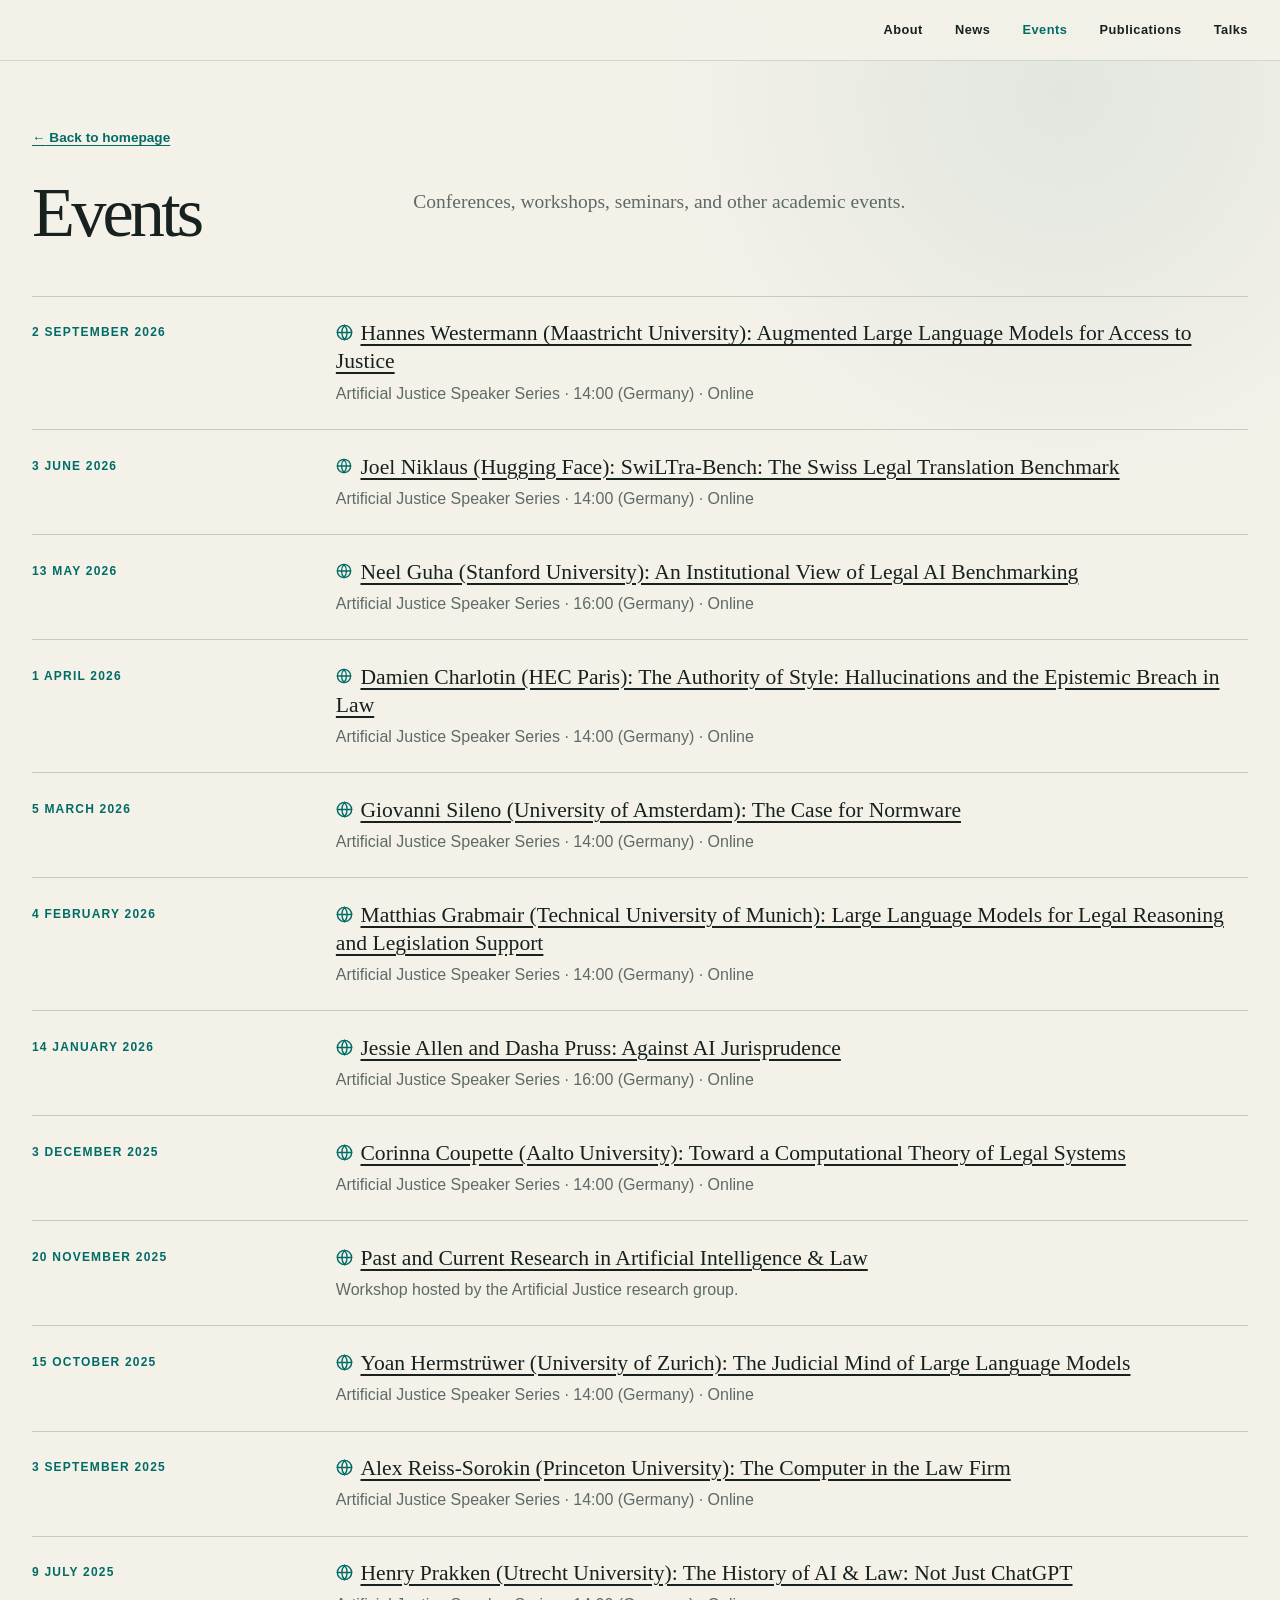
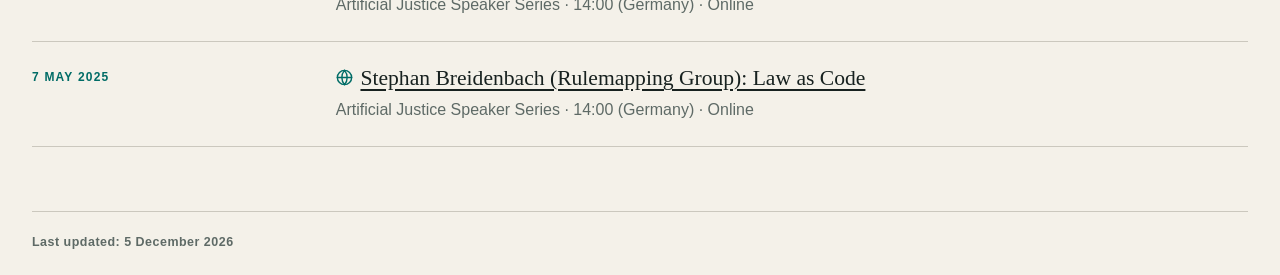
==== events.html @ d5812af9 "Use black favicon lettering" ====
<!doctype html>
<html lang="en">
  <head>
    <meta charset="utf-8">
    <meta name="viewport" content="width=device-width, initial-scale=1">
    <meta name="description" content="Conferences, workshops, seminars, and other academic events.">
    <title>Events — Wijnand van Woerkom</title>
    <link rel="icon" href="assets/icons/favicon.svg?v=10" type="image/svg+xml" sizes="any">
    <link rel="icon" href="assets/icons/favicon-32.png?v=10" sizes="32x32" type="image/png">
    <link rel="apple-touch-icon" href="assets/icons/apple-touch-icon.png?v=10">
    <link rel="stylesheet" href="styles.css?v=7">
    <script src="scripts/site.js?v=2" defer></script>
    <!-- Cloudflare Web Analytics -->
    <script
      type="module"
      src="https://static.cloudflareinsights.com/beacon.min.js"
      data-cf-beacon='{"token":"e0fe1af6a7254c2898507b56984e4957"}'
    ></script>
    <!-- End Cloudflare Web Analytics -->
  </head>
  <body>
    <a class="skip-link" href="#main-content">Skip to main content</a>

    <header class="site-header">
      <div class="header-inner">
        <nav aria-label="Primary navigation">
          <a href="index.html#about">About</a>
          <a href="news.html">News</a>
          <a href="events.html" aria-current="page">Events</a>
          <a href="index.html#publications">Publications</a>
          <a href="index.html#talks">Talks</a>
        </nav>
      </div>
    </header>

    <main class="listing-page" id="main-content">
      <a class="back-link" href="index.html#events"><span aria-hidden="true">←</span> Back to homepage</a>
      <header class="listing-intro">
        <h1>Events</h1>
        <p>Conferences, workshops, seminars, and other academic events.</p>
      </header>

      <ol class="archive-list">
        <!-- Add new entries at the top and copy the first three to index.html. -->
        <li>
          <time datetime="2026-09-02">2 September 2026</time>
          <div>
            <h2>
              <a href="https://www.mpipriv.de/events/46498/1929073">Hannes Westermann (Maastricht University): Augmented Large Language Models for Access to Justice</a>
            </h2>
            <p>Artificial Justice Speaker Series · 14:00 (Germany) · Online</p>
          </div>
        </li>
        <li>
          <time datetime="2026-06-03">3 June 2026</time>
          <div>
            <h2>
              <a href="https://www.mpipriv.de/events/45762/1929073">Joel Niklaus (Hugging Face): SwiLTra-Bench: The Swiss Legal Translation Benchmark</a>
            </h2>
            <p>Artificial Justice Speaker Series · 14:00 (Germany) · Online</p>
          </div>
        </li>
        <li>
          <time datetime="2026-05-13">13 May 2026</time>
          <div>
            <h2>
              <a href="https://www.mpipriv.de/events/45510/1929073">Neel Guha (Stanford University): An Institutional View of Legal AI Benchmarking</a>
            </h2>
            <p>Artificial Justice Speaker Series · 16:00 (Germany) · Online</p>
          </div>
        </li>
        <li>
          <time datetime="2026-04-01">1 April 2026</time>
          <div>
            <h2>
              <a href="https://www.mpipriv.de/events/45052/1929073">Damien Charlotin (HEC Paris): The Authority of Style: Hallucinations and the Epistemic Breach in Law</a>
            </h2>
            <p>Artificial Justice Speaker Series · 14:00 (Germany) · Online</p>
          </div>
        </li>
        <li>
          <time datetime="2026-03-05">5 March 2026</time>
          <div>
            <h2>
              <a href="https://www.mpipriv.de/events/44891/1929073">Giovanni Sileno (University of Amsterdam): The Case for Normware</a>
            </h2>
            <p>Artificial Justice Speaker Series · 14:00 (Germany) · Online</p>
          </div>
        </li>
        <li>
          <time datetime="2026-02-04">4 February 2026</time>
          <div>
            <h2>
              <a href="https://www.mpipriv.de/events/44492/1929073">Matthias Grabmair (Technical University of Munich): Large Language Models for Legal Reasoning and Legislation Support</a>
            </h2>
            <p>Artificial Justice Speaker Series · 14:00 (Germany) · Online</p>
          </div>
        </li>
        <li>
          <time datetime="2026-01-14">14 January 2026</time>
          <div>
            <h2>
              <a href="https://www.mpipriv.de/events/44152/1929073">Jessie Allen and Dasha Pruss: Against AI Jurisprudence</a>
            </h2>
            <p>Artificial Justice Speaker Series · 16:00 (Germany) · Online</p>
          </div>
        </li>
        <li>
          <time datetime="2025-12-03">3 December 2025</time>
          <div>
            <h2>
              <a href="https://www.mpipriv.de/events/43882/1929073">Corinna Coupette (Aalto University): Toward a Computational Theory of Legal Systems</a>
            </h2>
            <p>Artificial Justice Speaker Series · 14:00 (Germany) · Online</p>
          </div>
        </li>
        <li>
          <time datetime="2025-11-20">20 November 2025</time>
          <div>
            <h2>
              <a href="https://www.mpipriv.de/1979161/research-group-news">Past and Current Research in Artificial Intelligence &amp; Law</a>
            </h2>
            <p>Workshop hosted by the Artificial Justice research group.</p>
          </div>
        </li>
        <li>
          <time datetime="2025-10-15">15 October 2025</time>
          <div>
            <h2>
              <a href="https://www.mpipriv.de/events/43314/1929073">Yoan Hermstrüwer (University of Zurich): The Judicial Mind of Large Language Models</a>
            </h2>
            <p>Artificial Justice Speaker Series · 14:00 (Germany) · Online</p>
          </div>
        </li>
        <li>
          <time datetime="2025-09-03">3 September 2025</time>
          <div>
            <h2>
              <a href="https://www.mpipriv.de/events/42807/1929073">Alex Reiss-Sorokin (Princeton University): The Computer in the Law Firm</a>
            </h2>
            <p>Artificial Justice Speaker Series · 14:00 (Germany) · Online</p>
          </div>
        </li>
        <li>
          <time datetime="2025-07-09">9 July 2025</time>
          <div>
            <h2>
              <a href="https://www.mpipriv.de/events/42325/1929073">Henry Prakken (Utrecht University): The History of AI &amp; Law: Not Just ChatGPT</a>
            </h2>
            <p>Artificial Justice Speaker Series · 14:00 (Germany) · Online</p>
          </div>
        </li>
        <li>
          <time datetime="2025-05-07">7 May 2025</time>
          <div>
            <h2>
              <a href="https://www.mpipriv.de/events/41716/1929073">Stephan Breidenbach (Rulemapping Group): Law as Code</a>
            </h2>
            <p>Artificial Justice Speaker Series · 14:00 (Germany) · Online</p>
          </div>
        </li>
      </ol>
    </main>

    <footer class="site-footer">
      <p>Last updated: <time data-last-updated>recently</time></p>
    </footer>
  </body>
</html>
---- styles.css ----
:root {
  --ink: #17211f;
  --muted: #5e6a66;
  --paper: #f4f1e9;
  --accent: #006c66;
  --accent-soft: #c9dcd7;
  --line: #cbc8be;
  --content-width: 76rem;
  color: var(--ink);
  background: var(--paper);
  font-family: Inter, ui-sans-serif, -apple-system, BlinkMacSystemFont, "Segoe UI", sans-serif;
  font-synthesis: none;
  text-rendering: optimizeLegibility;
}

*,
*::before,
*::after {
  box-sizing: border-box;
}

html {
  scroll-behavior: smooth;
}

[id] {
  scroll-margin-top: 4.75rem;
}

body {
  min-width: 18rem;
  margin: 0;
  background:
    radial-gradient(circle at 83% 5%, rgb(0 108 102 / 8%), transparent 25rem),
    var(--paper);
  color: var(--ink);
  line-height: 1.55;
}

img {
  display: block;
  height: auto;
  max-width: 100%;
}

button,
input,
textarea,
select {
  font: inherit;
}

a {
  color: inherit;
  text-decoration-thickness: 0.08em;
  text-underline-offset: 0.2em;
}

a:hover {
  color: var(--accent);
}

a:focus-visible,
button:focus-visible {
  border-radius: 0.15rem;
  outline: 0.2rem solid var(--accent);
  outline-offset: 0.25rem;
}

.skip-link {
  position: fixed;
  z-index: 20;
  top: 0.75rem;
  left: 0.75rem;
  padding: 0.65rem 0.9rem;
  transform: translateY(-200%);
  background: var(--ink);
  color: white;
}

.skip-link:focus {
  transform: translateY(0);
}

.site-header {
  position: sticky;
  z-index: 10;
  top: 0;
  border-bottom: 1px solid rgb(23 33 31 / 14%);
  background: rgb(244 241 233 / 92%);
  backdrop-filter: blur(0.75rem);
}

.header-inner,
.hero,
.split-section,
.content-section,
.listing-page,
.site-footer {
  width: min(calc(100% - 3rem), var(--content-width));
  margin-inline: auto;
}

.header-inner {
  display: flex;
  min-height: 3.75rem;
  align-items: center;
  justify-content: flex-end;
}

nav {
  display: flex;
  align-items: center;
  gap: clamp(0.8rem, 2.5vw, 2rem);
  font-size: 0.8rem;
  font-weight: 650;
  letter-spacing: 0.04em;
}

nav a {
  text-decoration: none;
}

nav a[aria-current="page"] {
  color: var(--accent);
}

.hero {
  display: grid;
  grid-template-columns: minmax(0, 1.45fr) minmax(16rem, 0.65fr);
  align-items: center;
  gap: clamp(2.5rem, 6vw, 6rem);
  padding-block: clamp(3.25rem, 6vw, 5rem);
}

.hero-copy {
  max-width: 49rem;
}

.entry-type,
.entry-date,
.preview-list time,
.archive-list time {
  color: var(--accent);
  font-size: 0.75rem;
  font-weight: 750;
  letter-spacing: 0.1em;
  text-transform: uppercase;
}

h1,
h2,
h3,
p {
  overflow-wrap: break-word;
}

h1,
h2 {
  font-family: Georgia, "Times New Roman", serif;
  font-weight: 400;
}

h1 {
  max-width: 11ch;
  margin: 0;
  font-size: clamp(3.1rem, 6vw, 5rem);
  letter-spacing: -0.055em;
  line-height: 0.92;
}

.name-heading {
  min-height: 1.84em;
  max-width: none;
}

.name-part {
  display: flex;
  width: max-content;
  min-height: 0.92em;
  align-items: center;
  gap: 0.35rem;
}

.name-toggle {
  flex: 0 0 auto;
  margin: 0;
  padding: 0;
  border: 0;
  background: transparent;
  color: inherit;
  cursor: pointer;
  font-family: inherit;
  font-size: inherit;
  font-weight: inherit;
  letter-spacing: inherit;
  line-height: inherit;
  text-align: left;
}

.name-ipa {
  display: none;
  white-space: nowrap;
}

.name-part.is-expanded .name-standard {
  display: none;
}

.name-part.is-expanded .name-ipa {
  display: inline;
}

.pronunciation-play {
  display: none;
  width: 1.8rem;
  height: 1.8rem;
  padding: 0.3rem;
  border: 1px solid var(--line);
  border-radius: 50%;
  place-items: center;
  background: transparent;
  color: var(--accent);
  cursor: pointer;
  transition: border-color 160ms ease, background-color 160ms ease, color 160ms ease;
}

.pronunciation-play:not([hidden]) {
  display: inline-grid;
}

.pronunciation-play:hover,
.pronunciation-play.is-playing {
  border-color: var(--accent);
  background: var(--accent);
  color: var(--paper);
}

.pronunciation-play svg {
  width: 100%;
  height: 100%;
  overflow: visible;
  fill: currentColor;
  stroke: currentColor;
  stroke-width: 1.8;
  stroke-linecap: round;
  stroke-linejoin: round;
}

.pronunciation-play svg path:first-child {
  stroke: none;
}

.name-heading audio {
  display: none;
}

.role {
  max-width: 41rem;
  margin: 1.25rem 0 0;
  color: var(--accent);
  font-size: clamp(0.98rem, 1.5vw, 1.1rem);
  font-weight: 650;
  line-height: 1.45;
}

.introduction {
  max-width: 43rem;
  margin: 1rem 0 0;
  color: var(--muted);
  font-family: Georgia, "Times New Roman", serif;
  font-size: clamp(1.05rem, 1.6vw, 1.22rem);
  line-height: 1.55;
}

.profile-links {
  display: flex;
  flex-wrap: wrap;
  gap: 0.55rem;
  margin: 1.5rem 0 0;
  padding: 0;
  list-style: none;
}

.profile-links a {
  display: inline-flex;
  gap: 0.45rem;
  align-items: center;
  padding: 0.48rem 0.72rem;
  border: 1px solid var(--line);
  border-radius: 100vmax;
  font-size: 0.8rem;
  font-weight: 650;
  text-decoration: none;
  transition: border-color 160ms ease, background-color 160ms ease;
}

.profile-links a:hover {
  border-color: var(--accent);
  background: rgb(255 255 255 / 48%);
}

.portrait-wrap {
  position: relative;
  width: 100%;
  max-width: 19rem;
  margin: 0;
  justify-self: end;
}

.portrait-accent {
  position: absolute;
  inset: 0.75rem -0.75rem -0.75rem 0.75rem;
  border: 1px solid var(--accent);
}

.portrait {
  position: relative;
  width: 100%;
  aspect-ratio: 4 / 5;
  object-fit: cover;
  filter: saturate(0.88) contrast(1.02);
}

.split-section {
  display: grid;
  grid-template-columns: repeat(2, minmax(0, 1fr));
  border-top: 1px solid var(--line);
}

.split-panel {
  min-width: 0;
  padding-block: clamp(2.75rem, 5vw, 4rem);
}

.split-panel:first-child {
  padding-right: clamp(2rem, 4vw, 4rem);
}

.split-panel + .split-panel {
  padding-left: clamp(2rem, 4vw, 4rem);
  border-left: 1px solid var(--line);
}

.panel-heading {
  margin-bottom: 1.75rem;
}

h2 {
  margin: 0;
  font-size: clamp(2rem, 3.8vw, 3.1rem);
  letter-spacing: -0.05em;
  line-height: 1;
}

h3 {
  margin: 0;
  font-family: Georgia, "Times New Roman", serif;
  font-size: clamp(1.05rem, 1.8vw, 1.32rem);
  font-weight: 500;
  line-height: 1.3;
}

.preview-list h3 > a::before,
.archive-list h2 > a::before {
  display: inline-block;
  width: 0.78em;
  height: 0.78em;
  margin-right: 0.36em;
  background: var(--accent);
  content: "";
  mask: url("data:image/svg+xml,%3Csvg xmlns='http://www.w3.org/2000/svg' viewBox='0 0 24 24' fill='none' stroke='black' stroke-width='2' stroke-linecap='round' stroke-linejoin='round'%3E%3Ccircle cx='12' cy='12' r='10'/%3E%3Cpath d='M2 12h20M12 2a15.3 15.3 0 0 1 0 20M12 2a15.3 15.3 0 0 0 0 20'/%3E%3C/svg%3E") center / contain no-repeat;
  vertical-align: -0.04em;
  -webkit-mask: url("data:image/svg+xml,%3Csvg xmlns='http://www.w3.org/2000/svg' viewBox='0 0 24 24' fill='none' stroke='black' stroke-width='2' stroke-linecap='round' stroke-linejoin='round'%3E%3Ccircle cx='12' cy='12' r='10'/%3E%3Cpath d='M2 12h20M12 2a15.3 15.3 0 0 1 0 20M12 2a15.3 15.3 0 0 0 0 20'/%3E%3C/svg%3E") center / contain no-repeat;
}

.preview-list,
.archive-list,
.event-list,
.publication-list {
  margin: 0;
  padding: 0;
  list-style: none;
}

.preview-list li {
  padding-block: 1rem;
  border-bottom: 1px solid var(--line);
}

.preview-list li:first-child {
  padding-top: 0;
}

.preview-list time,
.preview-list .entry-date {
  display: block;
  margin: 0 0 0.4rem;
}

.preview-list p:not(.entry-date) {
  margin: 0.35rem 0 0;
  color: var(--muted);
}

.text-link {
  display: inline-block;
  margin-top: 1.15rem;
  color: var(--accent);
  font-weight: 700;
}

.content-section {
  display: grid;
  grid-template-columns: minmax(10rem, 0.32fr) minmax(0, 1fr);
  gap: clamp(2rem, 5.5vw, 5.5rem);
  padding-block: clamp(3rem, 5.5vw, 4.75rem);
  border-top: 1px solid var(--line);
}

.section-heading {
  align-self: start;
}

.section-heading h2 {
  max-width: 9ch;
}

.section-content {
  min-width: 0;
}

.publication-list {
  counter-reset: publication;
}

.publication-list li {
  position: relative;
  padding: 0 0 1.5rem 3.25rem;
  counter-increment: publication;
}

.publication-list li + li {
  padding-top: 1.5rem;
  border-top: 1px solid var(--line);
}

.publication-list li::before {
  position: absolute;
  top: 0;
  left: 0;
  color: var(--accent);
  content: counter(publication, decimal-leading-zero);
  font-family: Georgia, "Times New Roman", serif;
  font-size: 1.15rem;
}

.publication-list li + li::before {
  top: 1.5rem;
}

.publication-list.is-collapsed > li:nth-child(n + 6) {
  display: none;
}

.event-list.is-collapsed > li:nth-child(n + 6) {
  display: none;
}

.entry-type {
  margin: 0 0 0.35rem;
}

.authors,
.citation {
  margin: 0.45rem 0 0;
  color: var(--muted);
}

.authors a {
  color: var(--ink);
}

.entry-links {
  display: flex;
  flex-wrap: wrap;
  gap: 0.5rem 0.85rem;
  align-items: center;
  margin: 0.65rem 0 0;
  font-size: 0.76rem;
  font-weight: 750;
  letter-spacing: 0.075em;
  text-transform: uppercase;
}

.entry-links a {
  color: var(--accent);
}

.award-badge {
  display: inline-flex;
  align-items: center;
  padding: 0.18rem 0.5rem;
  border: 1px solid var(--accent);
  border-radius: 100vmax;
  color: var(--accent);
  font-size: 0.68rem;
  letter-spacing: 0.055em;
}

.award-badge-secondary {
  border-color: var(--line);
  color: var(--muted);
}

.publication-toggle {
  margin-top: 1rem;
  padding: 0.55rem 0.8rem;
  border: 1px solid var(--accent);
  border-radius: 100vmax;
  background: transparent;
  color: var(--accent);
  cursor: pointer;
  font-size: 0.78rem;
  font-weight: 750;
}

.publication-toggle:hover {
  background: var(--accent);
  color: var(--paper);
}

.event-list li {
  display: grid;
  grid-template-columns: 6rem minmax(0, 1fr);
  gap: 1.25rem;
  padding-block: 1.1rem;
  border-bottom: 1px solid var(--line);
}

.event-list li:first-child {
  padding-top: 0.25rem;
}

.event-list p:not(.entry-date) {
  margin: 0.35rem 0 0;
  color: var(--muted);
}

.event-list .entry-date {
  margin: 0.2rem 0 0;
  white-space: nowrap;
}

.event-list .recording-link {
  color: var(--accent);
}

.listing-page {
  min-height: calc(100svh - 3.75rem);
  padding-block: clamp(2.5rem, 5vw, 4.5rem);
}

.back-link {
  display: inline-block;
  margin-bottom: 2rem;
  color: var(--accent);
  font-size: 0.85rem;
  font-weight: 700;
}

.listing-intro {
  display: grid;
  grid-template-columns: minmax(11rem, 0.38fr) minmax(0, 1fr);
  gap: clamp(2rem, 5vw, 5rem);
  padding-bottom: clamp(2.5rem, 4vw, 3.5rem);
}

.listing-intro h1 {
  font-size: clamp(2.8rem, 5.5vw, 4.6rem);
}

.listing-intro p {
  max-width: 39rem;
  margin: 0.45rem 0 0;
  color: var(--muted);
  font-family: Georgia, "Times New Roman", serif;
  font-size: clamp(1.05rem, 1.7vw, 1.22rem);
}

.archive-list {
  border-top: 1px solid var(--line);
}

.archive-list li {
  display: grid;
  grid-template-columns: minmax(8rem, 0.27fr) minmax(0, 1fr);
  gap: clamp(1.5rem, 4.5vw, 4.5rem);
  padding-block: 1.4rem;
  border-bottom: 1px solid var(--line);
}

.archive-list h2 {
  font-size: clamp(1.1rem, 1.8vw, 1.35rem);
  font-weight: 500;
  letter-spacing: 0;
  line-height: 1.3;
}

.archive-list time,
.archive-list .entry-date {
  margin: 0.25rem 0 0;
}

.archive-list p:not(.entry-date) {
  max-width: 46rem;
  margin: 0.4rem 0 0;
  color: var(--muted);
}

.site-footer {
  display: flex;
  align-items: center;
  justify-content: flex-start;
  min-height: 4rem;
  border-top: 1px solid var(--line);
  color: var(--muted);
  font-size: 0.78rem;
  font-weight: 650;
  letter-spacing: 0.04em;
}

.site-footer p {
  margin: 0;
}

@media (max-width: 760px) {
  .header-inner,
  .hero,
  .split-section,
  .content-section,
  .listing-page,
  .site-footer {
    width: min(calc(100% - 2rem), var(--content-width));
  }

  .site-header {
    position: static;
  }

  .header-inner {
    min-height: 0;
    justify-content: flex-start;
    padding-block: 0.8rem;
  }

  nav {
    overflow-x: auto;
    gap: 1rem;
    padding-bottom: 0.25rem;
    scrollbar-width: thin;
  }

  nav a {
    flex: 0 0 auto;
  }

  .hero {
    min-height: 0;
    grid-template-columns: 1fr;
    gap: 2.25rem;
    padding-block: 2.5rem 3.5rem;
  }

  .portrait-wrap {
    width: min(58vw, 14rem);
    order: -1;
    justify-self: start;
  }

  h1 {
    font-size: clamp(2.8rem, 12vw, 3.6rem);
  }

  .split-section {
    grid-template-columns: 1fr;
  }

  .split-panel:first-child,
  .split-panel + .split-panel {
    padding-inline: 0;
  }

  .split-panel + .split-panel {
    border-top: 1px solid var(--line);
    border-left: 0;
  }

  .content-section,
  .listing-intro {
    grid-template-columns: 1fr;
    gap: 1.75rem;
  }

  .content-section {
    padding-block: 3rem;
  }

  .section-heading h2 {
    max-width: 12ch;
  }

  .event-list li,
  .archive-list li {
    grid-template-columns: 1fr;
    gap: 0.45rem;
  }
}

@media (max-width: 440px) {
  .name-part {
    gap: 0.1rem;
  }

  .pronunciation-play {
    width: 1.5rem;
    height: 1.5rem;
    padding: 0.24rem;
  }

  .publication-list li,
  .publication-list li + li {
    padding-left: 2.6rem;
  }

  .entry-links {
    align-items: flex-start;
  }
}

@media (prefers-reduced-motion: reduce) {
  html {
    scroll-behavior: auto;
  }

  *,
  *::before,
  *::after {
    scroll-behavior: auto !important;
    transition-duration: 0.01ms !important;
  }
}

@media print {
  .site-header,
  .profile-links,
  .pronunciation-play,
  .publication-toggle,
  .skip-link {
    display: none;
  }

  .name-toggle {
    cursor: default;
  }

  .name-part.is-expanded .name-standard {
    display: inline;
  }

  .name-part.is-expanded .name-ipa {
    display: none;
  }

  .hero {
    min-height: 0;
  }

  .publication-list.is-collapsed > li:nth-child(n + 6) {
    display: list-item;
  }

  .event-list.is-collapsed > li:nth-child(n + 6) {
    display: list-item;
  }

  body {
    background: white;
  }
}
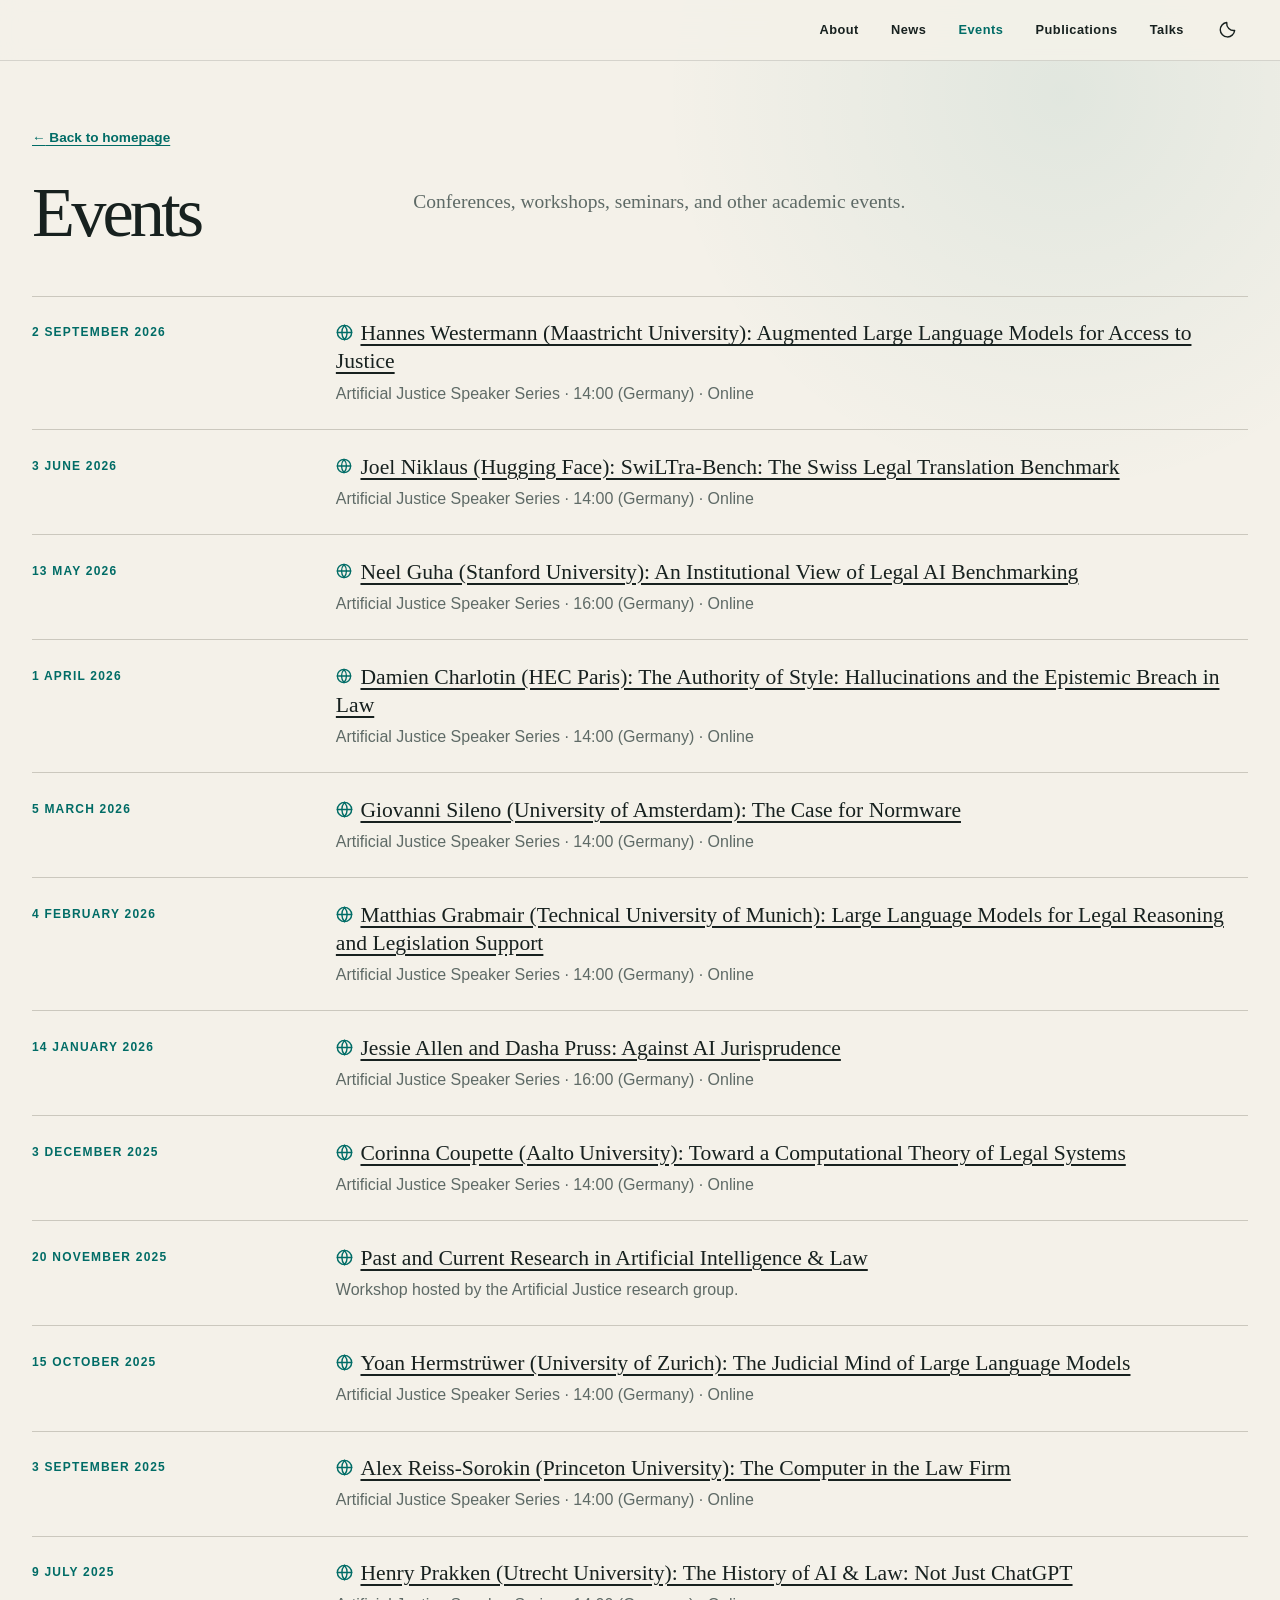
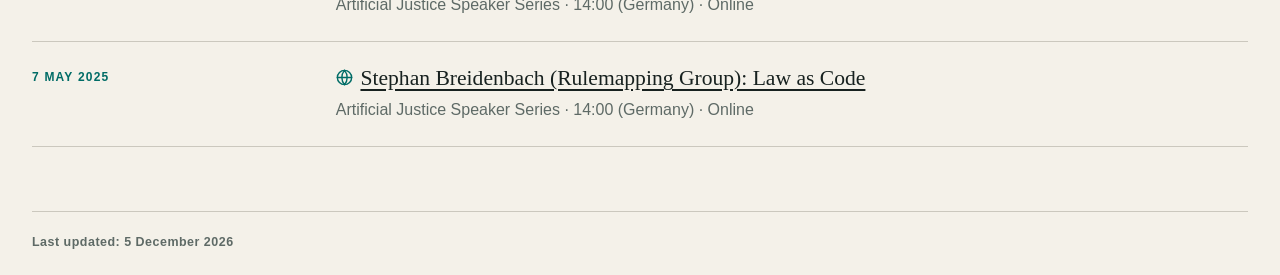
==== commit 7ccf0f18: "Add dark mode and refine homepage layout" ====
--- a/events.html
+++ b/events.html
@@ -3,13 +3,16 @@
   <head>
     <meta charset="utf-8">
     <meta name="viewport" content="width=device-width, initial-scale=1">
+    <meta name="theme-color" content="#f4f1e9">
     <meta name="description" content="Conferences, workshops, seminars, and other academic events.">
     <title>Events — Wijnand van Woerkom</title>
-    <link rel="icon" href="assets/icons/favicon.svg?v=10" type="image/svg+xml" sizes="any">
-    <link rel="icon" href="assets/icons/favicon-32.png?v=10" sizes="32x32" type="image/png">
-    <link rel="apple-touch-icon" href="assets/icons/apple-touch-icon.png?v=10">
-    <link rel="stylesheet" href="styles.css?v=7">
-    <script src="scripts/site.js?v=2" defer></script>
+    <link rel="icon" href="favicon.ico?v=1" sizes="16x16 32x32 48x48 64x64">
+    <link rel="icon" href="assets/icons/favicon.svg?v=13" type="image/svg+xml" sizes="any">
+    <link rel="icon" href="assets/icons/favicon-32.png?v=13" sizes="32x32" type="image/png">
+    <link rel="apple-touch-icon" href="assets/icons/apple-touch-icon.png?v=13">
+    <script src="scripts/theme.js?v=1"></script>
+    <link rel="stylesheet" href="styles.css?v=20">
+    <script src="scripts/site.js?v=14" defer></script>
     <!-- Cloudflare Web Analytics -->
     <script
       type="module"
@@ -30,6 +33,15 @@
           <a href="index.html#publications">Publications</a>
           <a href="index.html#talks">Talks</a>
         </nav>
+        <button class="theme-toggle" type="button" data-theme-toggle aria-label="Switch to dark mode" title="Switch to dark mode" hidden>
+          <svg class="theme-icon-moon" viewBox="0 0 24 24" aria-hidden="true" focusable="false">
+            <path d="M20.8 13.1A9 9 0 0 1 10.9 3.2a9 9 0 1 0 9.9 9.9Z"></path>
+          </svg>
+          <svg class="theme-icon-sun" viewBox="0 0 24 24" aria-hidden="true" focusable="false">
+            <circle cx="12" cy="12" r="4"></circle>
+            <path d="M12 2v2M12 20v2M2 12h2M20 12h2M4.93 4.93l1.42 1.42M17.65 17.65l1.42 1.42M4.93 19.07l1.42-1.42M17.65 6.35l1.42-1.42"></path>
+          </svg>
+        </button>
       </div>
     </header>
 
--- a/styles.css
+++ b/styles.css
@@ -5,7 +5,13 @@
   --accent: #006c66;
   --accent-soft: #c9dcd7;
   --line: #cbc8be;
+  --accent-glow: rgb(0 108 102 / 8%);
+  --header-background: rgb(244 241 233 / 92%);
+  --header-line: rgb(23 33 31 / 14%);
+  --surface-hover: rgb(255 255 255 / 48%);
   --content-width: 76rem;
+  --section-padding: clamp(2.5rem, 4.5vw, 3.5rem);
+  color-scheme: light;
   color: var(--ink);
   background: var(--paper);
   font-family: Inter, ui-sans-serif, -apple-system, BlinkMacSystemFont, "Segoe UI", sans-serif;
@@ -13,6 +19,20 @@
   text-rendering: optimizeLegibility;
 }
 
+:root[data-theme="dark"] {
+  --ink: #e8e6de;
+  --muted: #adb9b2;
+  --paper: #18211f;
+  --accent: #7bc9bc;
+  --accent-soft: #29463f;
+  --line: #394640;
+  --accent-glow: rgb(123 201 188 / 6%);
+  --header-background: rgb(24 33 31 / 92%);
+  --header-line: rgb(232 230 222 / 14%);
+  --surface-hover: rgb(123 201 188 / 8%);
+  color-scheme: dark;
+}
+
 *,
 *::before,
 *::after {
@@ -31,7 +51,7 @@
   min-width: 18rem;
   margin: 0;
   background:
-    radial-gradient(circle at 83% 5%, rgb(0 108 102 / 8%), transparent 25rem),
+    radial-gradient(circle at 83% 5%, var(--accent-glow), transparent 25rem),
     var(--paper);
   color: var(--ink);
   line-height: 1.55;
@@ -75,7 +95,7 @@
   padding: 0.65rem 0.9rem;
   transform: translateY(-200%);
   background: var(--ink);
-  color: white;
+  color: var(--paper);
 }
 
 .skip-link:focus {
@@ -86,8 +106,8 @@
   position: sticky;
   z-index: 10;
   top: 0;
-  border-bottom: 1px solid rgb(23 33 31 / 14%);
-  background: rgb(244 241 233 / 92%);
+  border-bottom: 1px solid var(--header-line);
+  background: var(--header-background);
   backdrop-filter: blur(0.75rem);
 }
 
@@ -106,10 +126,12 @@
   min-height: 3.75rem;
   align-items: center;
   justify-content: flex-end;
+  gap: clamp(0.5rem, 2vw, 1.5rem);
 }
 
 nav {
   display: flex;
+  min-width: 0;
   align-items: center;
   gap: clamp(0.8rem, 2.5vw, 2rem);
   font-size: 0.8rem;
@@ -123,6 +145,49 @@
 
 nav a[aria-current="page"] {
   color: var(--accent);
+}
+
+.theme-toggle {
+  display: none;
+  flex: 0 0 auto;
+  width: 2.5rem;
+  height: 2.5rem;
+  padding: 0;
+  border: 0;
+  border-radius: 50%;
+  place-items: center;
+  background: transparent;
+  color: var(--ink);
+  cursor: pointer;
+  transition: color 160ms ease, background-color 160ms ease;
+}
+
+.theme-toggle:not([hidden]) {
+  display: inline-grid;
+}
+
+.theme-toggle:hover {
+  background: var(--surface-hover);
+  color: var(--accent);
+}
+
+.theme-toggle svg {
+  width: 1.2rem;
+  height: 1.2rem;
+  fill: none;
+  stroke: currentColor;
+  stroke-width: 1.8;
+  stroke-linecap: round;
+  stroke-linejoin: round;
+}
+
+.theme-toggle .theme-icon-sun,
+:root[data-theme="dark"] .theme-toggle .theme-icon-moon {
+  display: none;
+}
+
+:root[data-theme="dark"] .theme-toggle .theme-icon-sun {
+  display: block;
 }
 
 .hero {
@@ -164,7 +229,7 @@
 h1 {
   max-width: 11ch;
   margin: 0;
-  font-size: clamp(3.1rem, 6vw, 5rem);
+  font-size: clamp(2.8rem, 5.4vw, 4.5rem);
   letter-spacing: -0.055em;
   line-height: 0.92;
 }
@@ -297,14 +362,14 @@
 
 .profile-links a:hover {
   border-color: var(--accent);
-  background: rgb(255 255 255 / 48%);
+  background: var(--surface-hover);
 }
 
 .portrait-wrap {
   position: relative;
   width: 100%;
   max-width: 19rem;
-  margin: 0;
+  margin: 0 0.75rem 0 0;
   justify-self: end;
 }
 
@@ -319,36 +384,36 @@
   width: 100%;
   aspect-ratio: 4 / 5;
   object-fit: cover;
-  filter: saturate(0.88) contrast(1.02);
 }
 
 .split-section {
+  --split-gap: clamp(1.25rem, 2.5vw, 2rem);
   display: grid;
   grid-template-columns: repeat(2, minmax(0, 1fr));
   border-top: 1px solid var(--line);
 }
 
 .split-panel {
+  display: grid;
+  grid-template-columns: max-content minmax(0, 1fr);
+  gap: var(--split-gap);
+  align-items: start;
   min-width: 0;
-  padding-block: clamp(2.75rem, 5vw, 4rem);
+  padding-block: var(--section-padding);
 }
 
 .split-panel:first-child {
-  padding-right: clamp(2rem, 4vw, 4rem);
+  padding-right: var(--split-gap);
 }
 
 .split-panel + .split-panel {
-  padding-left: clamp(2rem, 4vw, 4rem);
+  padding-left: var(--split-gap);
   border-left: 1px solid var(--line);
-}
-
-.panel-heading {
-  margin-bottom: 1.75rem;
 }
 
 h2 {
   margin: 0;
-  font-size: clamp(2rem, 3.8vw, 3.1rem);
+  font-size: clamp(1.875rem, 3.55vw, 2.9rem);
   letter-spacing: -0.05em;
   line-height: 1;
 }
@@ -392,6 +457,11 @@
   padding-top: 0;
 }
 
+.preview-list li:last-child {
+  padding-bottom: 0;
+  border-bottom: 0;
+}
+
 .preview-list time,
 .preview-list .entry-date {
   display: block;
@@ -414,7 +484,7 @@
   display: grid;
   grid-template-columns: minmax(10rem, 0.32fr) minmax(0, 1fr);
   gap: clamp(2rem, 5.5vw, 5.5rem);
-  padding-block: clamp(3rem, 5.5vw, 4.75rem);
+  padding-block: var(--section-padding);
   border-top: 1px solid var(--line);
 }
 
@@ -427,6 +497,7 @@
 }
 
 .section-content {
+  position: relative;
   min-width: 0;
 }
 
@@ -461,6 +532,16 @@
 
 .publication-list.is-collapsed > li:nth-child(n + 6) {
   display: none;
+}
+
+.publication-list > li:last-child,
+.publication-list.is-collapsed > li:nth-child(5) {
+  padding-bottom: 0;
+}
+
+.publication-list > li:last-child .entry-links,
+.publication-list.is-collapsed > li:nth-child(5) .entry-links {
+  padding-right: 2.5rem;
 }
 
 .event-list.is-collapsed > li:nth-child(n + 6) {
@@ -514,15 +595,36 @@
 }
 
 .publication-toggle {
-  margin-top: 1rem;
-  padding: 0.55rem 0.8rem;
+  position: absolute;
+  right: 0;
+  bottom: 0;
+  display: grid;
+  width: 2rem;
+  height: 2rem;
+  padding: 0;
   border: 1px solid var(--accent);
-  border-radius: 100vmax;
+  border-radius: 50%;
   background: transparent;
   color: var(--accent);
   cursor: pointer;
-  font-size: 0.78rem;
-  font-weight: 750;
+  font-size: 1.25rem;
+  line-height: 1;
+  place-items: center;
+}
+
+.toggle-icon {
+  width: 1rem;
+  height: 1rem;
+  fill: none;
+  stroke: currentColor;
+  stroke-linecap: round;
+  stroke-linejoin: round;
+  stroke-width: 2.6;
+  transition: transform 160ms ease;
+}
+
+.publication-toggle[aria-expanded="true"] .toggle-icon {
+  transform: rotate(180deg);
 }
 
 .publication-toggle:hover {
@@ -540,6 +642,17 @@
 
 .event-list li:first-child {
   padding-top: 0.25rem;
+}
+
+.event-list > li:last-child,
+.event-list.is-collapsed > li:nth-child(5) {
+  padding-bottom: 0;
+  border-bottom: 0;
+}
+
+.event-list > li:last-child > div > :last-child,
+.event-list.is-collapsed > li:nth-child(5) > div > :last-child {
+  padding-right: 2.5rem;
 }
 
 .event-list p:not(.entry-date) {
@@ -651,18 +764,22 @@
   .header-inner {
     min-height: 0;
     justify-content: flex-start;
-    padding-block: 0.8rem;
+    padding-block: 0.35rem;
   }
 
   nav {
     overflow-x: auto;
-    gap: 1rem;
+    gap: clamp(0.5rem, 2vw, 1rem);
     padding-bottom: 0.25rem;
     scrollbar-width: thin;
   }
 
   nav a {
     flex: 0 0 auto;
+  }
+
+  .theme-toggle {
+    margin-left: auto;
   }
 
   .hero {
@@ -679,7 +796,7 @@
   }
 
   h1 {
-    font-size: clamp(2.8rem, 12vw, 3.6rem);
+    font-size: clamp(2.5rem, 10.8vw, 3.2rem);
   }
 
   .split-section {
@@ -696,14 +813,11 @@
     border-left: 0;
   }
 
+  .split-panel,
   .content-section,
   .listing-intro {
     grid-template-columns: 1fr;
     gap: 1.75rem;
-  }
-
-  .content-section {
-    padding-block: 3rem;
   }
 
   .section-heading h2 {
@@ -752,6 +866,18 @@
 }
 
 @media print {
+  :root,
+  :root[data-theme="dark"] {
+    --ink: #17211f;
+    --muted: #5e6a66;
+    --paper: #fff;
+    --accent: #006c66;
+    --accent-soft: #c9dcd7;
+    --line: #cbc8be;
+    --accent-glow: transparent;
+    color-scheme: light;
+  }
+
   .site-header,
   .profile-links,
   .pronunciation-play,
